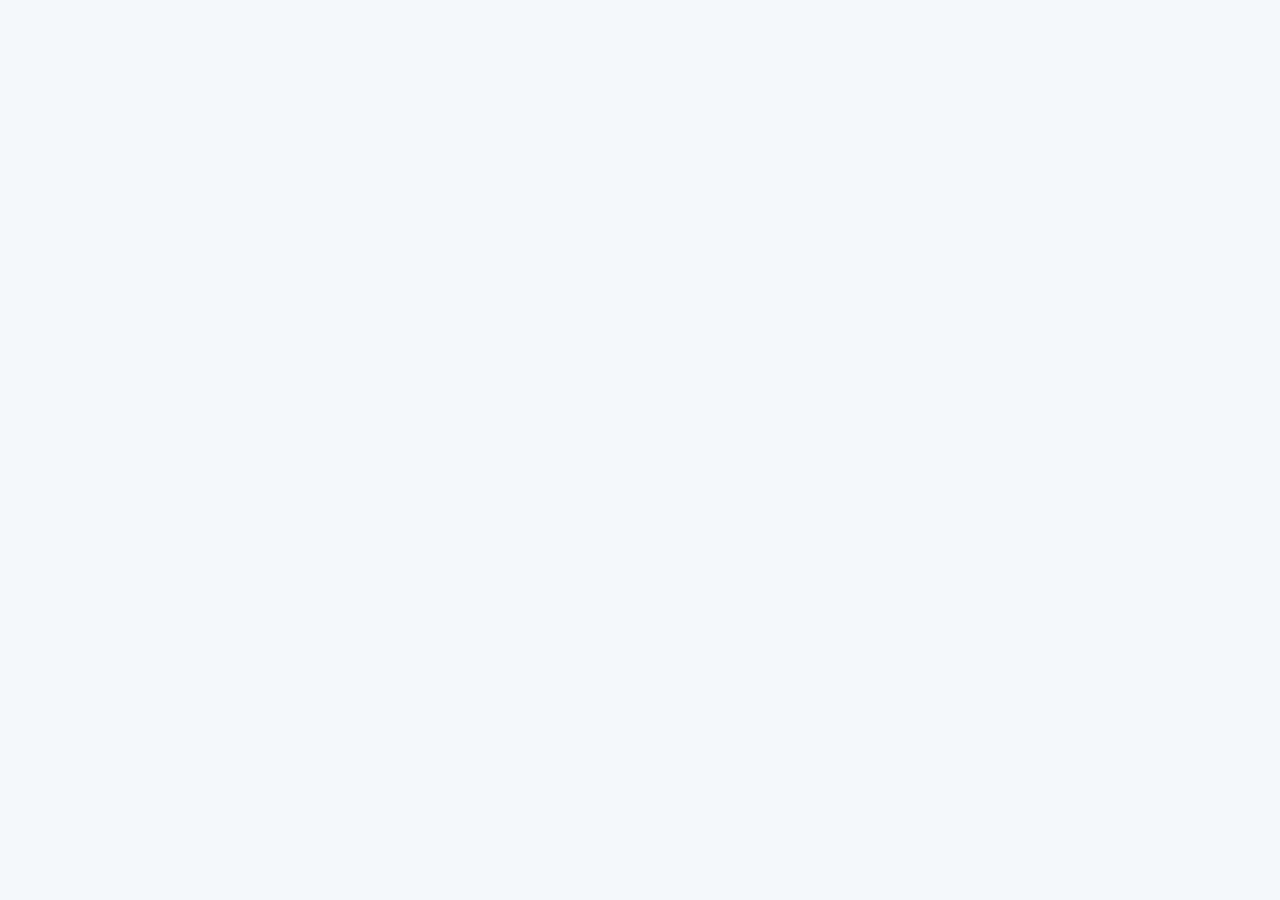
==== public/index.html @ cf0d3b8d "Inventory Management System (ADS + DBMS) C++ REST server (cpp-httplib, MySQL C API) with in-memory d" ====
<!doctype html>
<html lang="en">
<head>
<meta charset="utf-8">
<meta name="viewport" content="width=device-width, initial-scale=1">
<title>Dashboard · Inventory</title>
<link rel="stylesheet" href="css/style.css">
</head>
<body data-page="index" data-title="Dashboard">
<script src="js/format.js"></script>
<script src="js/ui.js"></script>
<script src="js/mock.js"></script>
<script src="js/api.js"></script>
<script src="js/sqlpanel.js"></script>
<script src="js/session.js"></script>
<script src="js/layout.js"></script>
<script src="js/pages/dashboard.js"></script>
</body>
</html>
---- public/css/style.css ----
/* style.css : design tokens + shell + components. Light theme only. */
:root {
  --bg: #f5f7fb; --card: #ffffff; --text: #1c2433; --muted: #6b7689; --border: #e3e8f0;
  --accent: #2563eb; --accent-soft: #e8efff; --ok: #16a34a; --ok-soft: #e7f7ec;
  --warn: #d97706; --warn-soft: #fff4e0; --bad: #dc2626; --bad-soft: #fdeaea;
  --panel: #0f172a; --panel-card: #111c33;
  --font: Inter, "Segoe UI", system-ui, -apple-system, sans-serif;
  --mono: "JetBrains Mono", Menlo, Consolas, monospace;
  --r-input: 8px; --r-card: 12px; --side: 232px; --sqlw: 380px;
}
* { box-sizing: border-box; }
html { color-scheme: light; }
body { margin: 0; background: var(--bg); color: var(--text); font: 14px/1.45 var(--font); }
a { color: var(--accent); text-decoration: none; }
a:hover { text-decoration: underline; }
h1, h2, h3 { margin: 0; font-weight: 650; }
.muted { color: var(--muted); }
.num { text-align: right; font-variant-numeric: tabular-nums; }
:focus-visible { outline: 2px solid var(--accent); outline-offset: 2px; }

/* ---- shell ---- */
.sidebar { position: fixed; inset: 0 auto 0 0; width: var(--side); background: var(--card); border-right: 1px solid var(--border);
  display: flex; flex-direction: column; padding: 16px 12px; z-index: 20; }
.brand { display: flex; align-items: center; gap: 10px; padding: 4px 8px 18px; font-weight: 700; font-size: 15px; }
.brand-logo { width: 30px; height: 30px; border-radius: 8px; background: var(--accent); color: #fff; display: grid; place-items: center; }
.nav { display: flex; flex-direction: column; gap: 2px; flex: 1; overflow-y: auto; }
.nav a { display: flex; align-items: center; gap: 10px; padding: 9px 10px; border-radius: var(--r-input); color: var(--muted); font-weight: 500; }
.nav a:hover { background: var(--bg); text-decoration: none; color: var(--text); }
.nav a.active { background: var(--accent-soft); color: var(--accent); }
.nav svg, .brand svg { width: 18px; height: 18px; flex: none; }
.userbox { border-top: 1px solid var(--border); padding: 12px 8px 0; display: flex; align-items: center; gap: 10px; }
.avatar { width: 34px; height: 34px; border-radius: 50%; background: var(--accent-soft); color: var(--accent); display: grid; place-items: center; font-weight: 700; }
.userbox .who { flex: 1; min-width: 0; line-height: 1.25; }
.userbox .who b { display: block; overflow: hidden; text-overflow: ellipsis; }
.main { margin-left: var(--side); min-width: 0; transition: margin-right .2s; }
body.sql-open .main { margin-right: var(--sqlw); }
.topbar { position: sticky; top: 0; z-index: 10; height: 60px; background: var(--card); border-bottom: 1px solid var(--border);
  display: flex; align-items: center; gap: 16px; padding: 0 24px; }
.topbar h1 { font-size: 18px; flex: 1; }
.conn { display: inline-flex; align-items: center; gap: 6px; font-size: 12px; color: var(--ok); background: var(--ok-soft); padding: 4px 10px; border-radius: 99px; }
.conn::before { content: ""; width: 7px; height: 7px; border-radius: 50%; background: currentColor; }
.conn.bad { color: var(--bad); background: var(--bad-soft); }
.conn.mock { color: var(--warn); background: var(--warn-soft); }
.switch { display: inline-flex; align-items: center; gap: 8px; cursor: pointer; font-weight: 500; user-select: none; }
.switch input { position: absolute; opacity: 0; }
.switch .track { width: 36px; height: 20px; border-radius: 99px; background: #cbd5e1; position: relative; transition: background .15s; }
.switch .track::after { content: ""; position: absolute; top: 2px; left: 2px; width: 16px; height: 16px; border-radius: 50%; background: #fff; transition: transform .15s; }
.switch input:checked + .track { background: var(--accent); }
.switch input:checked + .track::after { transform: translateX(16px); }
.switch input:focus-visible + .track { outline: 2px solid var(--accent); outline-offset: 2px; }
#content { padding: 24px; max-width: 1500px; }

/* ---- cards, stats, grids ---- */
.card { background: var(--card); border: 1px solid var(--border); border-radius: var(--r-card); }
.card-h { display: flex; align-items: center; gap: 10px; padding: 14px 18px; border-bottom: 1px solid var(--border); }
.card-h h2 { font-size: 15px; flex: 1; }
.card-b { padding: 18px; }
.stats { display: grid; grid-template-columns: repeat(4, 1fr); gap: 16px; margin-bottom: 20px; }
.stat { padding: 16px 18px; }
.stat .label { color: var(--muted); font-size: 12px; text-transform: uppercase; letter-spacing: .04em; }
.stat .value { font-size: 26px; font-weight: 700; margin-top: 4px; }
.stat .sub { color: var(--muted); font-size: 12px; margin-top: 2px; }
.grid-2 { display: grid; grid-template-columns: 1fr 1fr; gap: 20px; align-items: start; }
.grid-side { display: grid; grid-template-columns: 220px 1fr; gap: 20px; align-items: start; }
.grid-sales { display: grid; grid-template-columns: minmax(0, 3fr) minmax(0, 2fr); gap: 20px; align-items: start; }
.stack { display: flex; flex-direction: column; gap: 20px; }
.ads { font-size: 11px; color: var(--accent); background: var(--accent-soft); padding: 2px 8px; border-radius: 99px; font-weight: 600; cursor: help; }

/* ---- forms and buttons ---- */
.input, select.input, textarea.input { width: 100%; padding: 8px 10px; border: 1px solid var(--border); border-radius: var(--r-input);
  background: #fff; color: var(--text); font: inherit; }
.input:focus { border-color: var(--accent); outline: 2px solid var(--accent-soft); }
.input:disabled { background: var(--bg); color: var(--muted); }
.field { display: flex; flex-direction: column; gap: 4px; margin-bottom: 12px; }
.field label { font-weight: 600; font-size: 12px; color: var(--muted); }
.field .hint { font-size: 12px; color: var(--muted); }
.field .err { font-size: 12px; color: var(--bad); }
.form-grid { display: grid; grid-template-columns: 1fr 1fr; gap: 0 16px; }
.form-grid .wide { grid-column: 1 / -1; }
.btn { display: inline-flex; align-items: center; justify-content: center; gap: 6px; padding: 8px 14px; border-radius: var(--r-input);
  border: 1px solid var(--border); background: #fff; color: var(--text); font: inherit; font-weight: 600; cursor: pointer; white-space: nowrap; }
.btn:hover { background: var(--bg); }
.btn.primary { background: var(--accent); border-color: var(--accent); color: #fff; }
.btn.primary:hover { background: #1d4fd8; }
.btn.danger { color: var(--bad); border-color: #f3c4c4; }
.btn.danger:hover { background: var(--bad-soft); }
.btn.sm { padding: 4px 10px; font-size: 12px; }
.btn svg { width: 16px; height: 16px; }
.nowrap { white-space: nowrap; }
.btn:disabled { opacity: .55; cursor: not-allowed; }
.btn.loading::after { content: ""; width: 12px; height: 12px; border: 2px solid currentColor; border-right-color: transparent; border-radius: 50%; animation: spin .7s linear infinite; }
@keyframes spin { to { transform: rotate(360deg); } }
.toolbar { display: flex; flex-wrap: wrap; align-items: center; gap: 12px; padding: 14px 18px; border-bottom: 1px solid var(--border); }
.toolbar .grow { flex: 1; min-width: 180px; }
.toolbar .input { width: auto; }
.row-actions { display: flex; gap: 6px; justify-content: flex-end; }

/* ---- tables ---- */
.tbl { width: 100%; border-collapse: collapse; }
.tbl th { text-align: left; font-size: 12px; text-transform: uppercase; letter-spacing: .04em; color: var(--muted); font-weight: 600;
  padding: 10px 18px; border-bottom: 1px solid var(--border); background: #fafbfd; white-space: nowrap; }
.tbl td { padding: 10px 18px; border-bottom: 1px solid var(--border); vertical-align: middle; }
.tbl tr:last-child td { border-bottom: 0; }
.tbl th.sortable { cursor: pointer; user-select: none; }
.tbl th.sortable:hover { color: var(--text); }
.tbl th .arrow { color: var(--accent); }
.tbl th.num, .tbl td.num { text-align: right; }
.table-wrap { overflow-x: auto; }
.empty { padding: 36px 18px; text-align: center; color: var(--muted); }
.pager { display: flex; align-items: center; gap: 8px; padding: 10px 18px; border-top: 1px solid var(--border); color: var(--muted); }
.pager .grow { flex: 1; }
.thumb { width: 34px; height: 34px; border-radius: 6px; object-fit: cover; background: var(--bg); border: 1px solid var(--border); vertical-align: middle; margin-right: 10px; }
.tag { display: inline-block; padding: 2px 9px; border-radius: 99px; font-size: 12px; font-weight: 600; background: var(--bg); color: var(--muted); }
.tag.ok { background: var(--ok-soft); color: var(--ok); }
.tag.warn { background: var(--warn-soft); color: var(--warn); }
.tag.bad { background: var(--bad-soft); color: var(--bad); }
.tag.info { background: var(--accent-soft); color: var(--accent); }

/* ---- modal, toast, tabs ---- */
.modal-back { position: fixed; inset: 0; background: rgba(15, 23, 42, .45); display: grid; place-items: center; z-index: 50; padding: 20px; }
.modal { background: var(--card); border-radius: var(--r-card); width: min(560px, 100%); max-height: 92vh; display: flex; flex-direction: column; box-shadow: 0 20px 60px rgba(15, 23, 42, .3); }
.modal.wide { width: min(980px, 100%); }
.modal-h { padding: 16px 20px; border-bottom: 1px solid var(--border); display: flex; align-items: center; }
.modal-h h2 { flex: 1; font-size: 16px; }
.modal-b { padding: 20px; overflow-y: auto; }
.modal-f { padding: 14px 20px; border-top: 1px solid var(--border); display: flex; justify-content: flex-end; gap: 10px; }
.form-error { background: var(--bad-soft); color: var(--bad); border-radius: var(--r-input); padding: 10px 12px; margin-bottom: 14px; font-weight: 500; }
.toasts { position: fixed; top: 76px; right: 24px; display: flex; flex-direction: column; gap: 10px; z-index: 60; }
.toast { background: var(--card); border: 1px solid var(--border); border-left: 4px solid var(--ok); border-radius: var(--r-input); padding: 11px 16px;
  box-shadow: 0 8px 24px rgba(15, 23, 42, .12); max-width: 420px; }
.toast.error { border-left-color: var(--bad); }
.toast.info { border-left-color: var(--accent); }
.tabs { display: flex; gap: 4px; border-bottom: 1px solid var(--border); padding: 0 12px; }
.tab { padding: 12px 16px; border: 0; background: none; font: inherit; font-weight: 600; color: var(--muted); cursor: pointer; border-bottom: 2px solid transparent; }
.tab.active { color: var(--accent); border-bottom-color: var(--accent); }
.banner { padding: 10px 14px; border-radius: var(--r-input); margin-bottom: 16px; background: var(--warn-soft); color: var(--warn); font-weight: 500; }
.list-nav { display: flex; flex-direction: column; padding: 8px; }
.list-nav button { text-align: left; padding: 9px 12px; border: 0; background: none; font: inherit; border-radius: var(--r-input); cursor: pointer; color: var(--text); }
.list-nav button:hover { background: var(--bg); }
.list-nav button.active { background: var(--accent-soft); color: var(--accent); font-weight: 600; }

/* ---- item forms (sales / purchases) ---- */
.items { width: 100%; border-collapse: collapse; }
.items td { padding: 6px 8px 6px 0; vertical-align: top; }
.items th { text-align: left; font-size: 12px; color: var(--muted); padding: 0 8px 6px 0; }
.items .warn-row { color: var(--bad); font-size: 12px; margin-top: 3px; }
.total-bar { display: flex; align-items: center; gap: 16px; justify-content: flex-end; padding-top: 14px; border-top: 1px solid var(--border); margin-top: 8px; }
.total-bar .big { font-size: 22px; font-weight: 700; }

/* ---- model page ---- */
.tables-grid { display: grid; grid-template-columns: repeat(auto-fill, minmax(300px, 1fr)); gap: 16px; }
.tcard h3 { padding: 12px 16px; border-bottom: 1px solid var(--border); font-size: 14px; }
.tcard table { width: 100%; border-collapse: collapse; font-size: 13px; }
.tcard td { padding: 6px 16px; border-bottom: 1px solid var(--border); }
.tcard tr:last-child td { border-bottom: 0; }
.diagram { max-width: 100%; border: 1px solid var(--border); border-radius: var(--r-input); cursor: zoom-in; background: #fff; }
.diagram.zoomed { max-width: none; width: 1400px; cursor: zoom-out; }

/* ---- login ---- */
.login-wrap { min-height: 100vh; display: grid; place-items: center; padding: 20px; }
.login-card { width: min(400px, 100%); padding: 32px; }
.login-card h1 { font-size: 22px; margin: 14px 0 4px; }

/* ---- bill ---- */
.bill { max-width: 640px; margin: 0 auto; padding: 32px; }
.bill-head { text-align: center; border-bottom: 2px solid var(--text); padding-bottom: 12px; margin-bottom: 16px; }
.bill-head h2 { font-size: 22px; }
.bill-meta { display: flex; justify-content: space-between; margin-bottom: 16px; }
.bill .tbl th, .bill .tbl td { padding: 8px 6px; }
.bill-total { text-align: right; font-size: 18px; font-weight: 700; margin-top: 14px; }

/* ---- Live SQL panel ---- */
.sqlpanel { position: fixed; top: 0; right: 0; bottom: 0; width: var(--sqlw); background: var(--panel); color: #dbe4f5; z-index: 30;
  transform: translateX(100%); transition: transform .2s; display: flex; flex-direction: column; }
body.sql-open .sqlpanel { transform: none; }
.sql-h { padding: 14px 16px; border-bottom: 1px solid #1e2a47; font-weight: 600; color: #fff; }
.sql-h small { color: #8da2c8; font-weight: 400; }
.sql-body { flex: 1; overflow-y: auto; padding: 12px; display: flex; flex-direction: column; gap: 10px; }
.sql-f { padding: 10px 16px; border-top: 1px solid #1e2a47; display: flex; align-items: center; gap: 10px; color: #8da2c8; font-size: 12px; }
.sql-f .grow { flex: 1; }
.sql-f button { background: #1b2744; color: #dbe4f5; border: 0; border-radius: 6px; padding: 4px 10px; cursor: pointer; font: inherit; }
.sql-action { color: #8da2c8; font-size: 12px; padding: 6px 2px 0; display: flex; justify-content: space-between; }
.sql-stmt { background: var(--panel-card); border: 1px solid #1e2a47; border-radius: 8px; padding: 10px 12px; }
.sql-stmt.err { border-color: #7f1d1d; }
.sql-top { display: flex; gap: 8px; align-items: baseline; color: #8da2c8; font-size: 11px; margin-bottom: 4px; }
.sql-top .grow { flex: 1; }
.sql-code { font-family: var(--mono); font-size: 12px; white-space: pre-wrap; word-break: break-word; color: #dbe4f5; }
.sql-code .kw { color: #7aa7ff; font-weight: 600; }
.sql-code .str { color: #86d9a0; }
.sql-code .nm { color: #f0b57a; }
.sql-out { margin-top: 8px; font-size: 12px; color: #a9bad8; }
.sql-out table { border-collapse: collapse; width: 100%; font-family: var(--mono); font-size: 11px; margin-top: 4px; }
.sql-out th, .sql-out td { border: 1px solid #1e2a47; padding: 2px 6px; text-align: left; }
.sql-out th { color: #8da2c8; }
.sql-trg { margin-top: 6px; font-size: 12px; padding: 4px 8px; border-radius: 6px; }
.sql-trg.ok { background: rgba(22, 163, 74, .15); color: #6fe09a; }
.sql-trg.action { background: rgba(217, 119, 6, .18); color: #f5b866; }
.sql-trg.error { background: rgba(220, 38, 38, .18); color: #ff8a8a; }
.sql-ba { display: grid; grid-template-columns: 1fr 1fr; gap: 6px; margin-top: 6px; font-size: 11px; font-family: var(--mono); }
.sql-ba div { background: #0b1326; border-radius: 6px; padding: 6px 8px; }
.sql-ba b { display: block; color: #8da2c8; font-family: var(--font); font-weight: 600; margin-bottom: 2px; }
.sql-error { margin-top: 6px; color: #ff8a8a; font-size: 12px; font-weight: 600; }
.sql-empty { color: #8da2c8; padding: 20px 6px; text-align: center; }

@media (max-width: 1100px) { .stats { grid-template-columns: repeat(2, 1fr); } .grid-2, .grid-side, .grid-sales { grid-template-columns: 1fr; } }
/* with the Live SQL panel open the content area is 380px narrower: stack two-column layouts earlier */
@media (max-width: 1700px) { body.sql-open .grid-2, body.sql-open .grid-side, body.sql-open .grid-sales { grid-template-columns: 1fr; } body.sql-open .stats { grid-template-columns: repeat(2, 1fr); } }
body.sql-open .toasts { right: calc(var(--sqlw) + 24px); }
@media print {
  .sidebar, .topbar, .sqlpanel, .no-print, .toasts { display: none !important; }
  .main { margin: 0 !important; }
  #content { padding: 0; }
  body { background: #fff; }
  .bill { box-shadow: none; border: 0; }
}
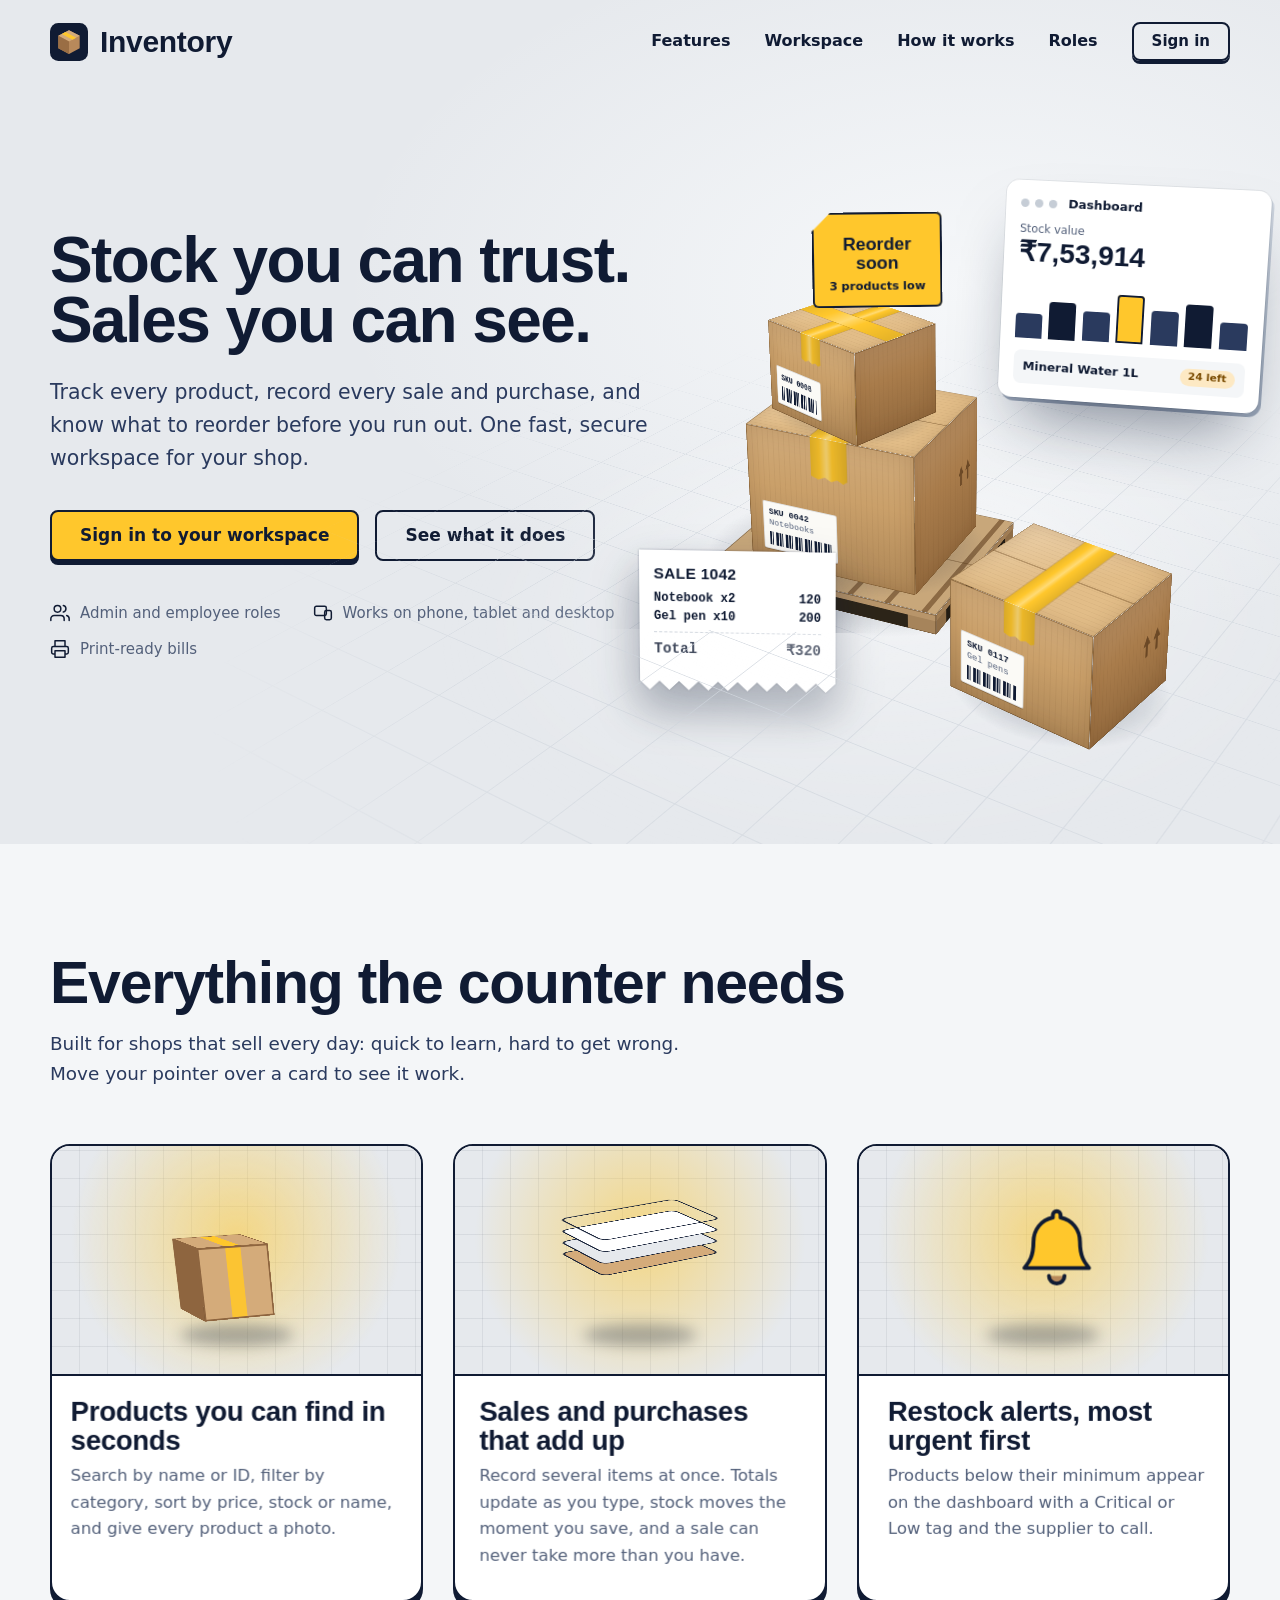
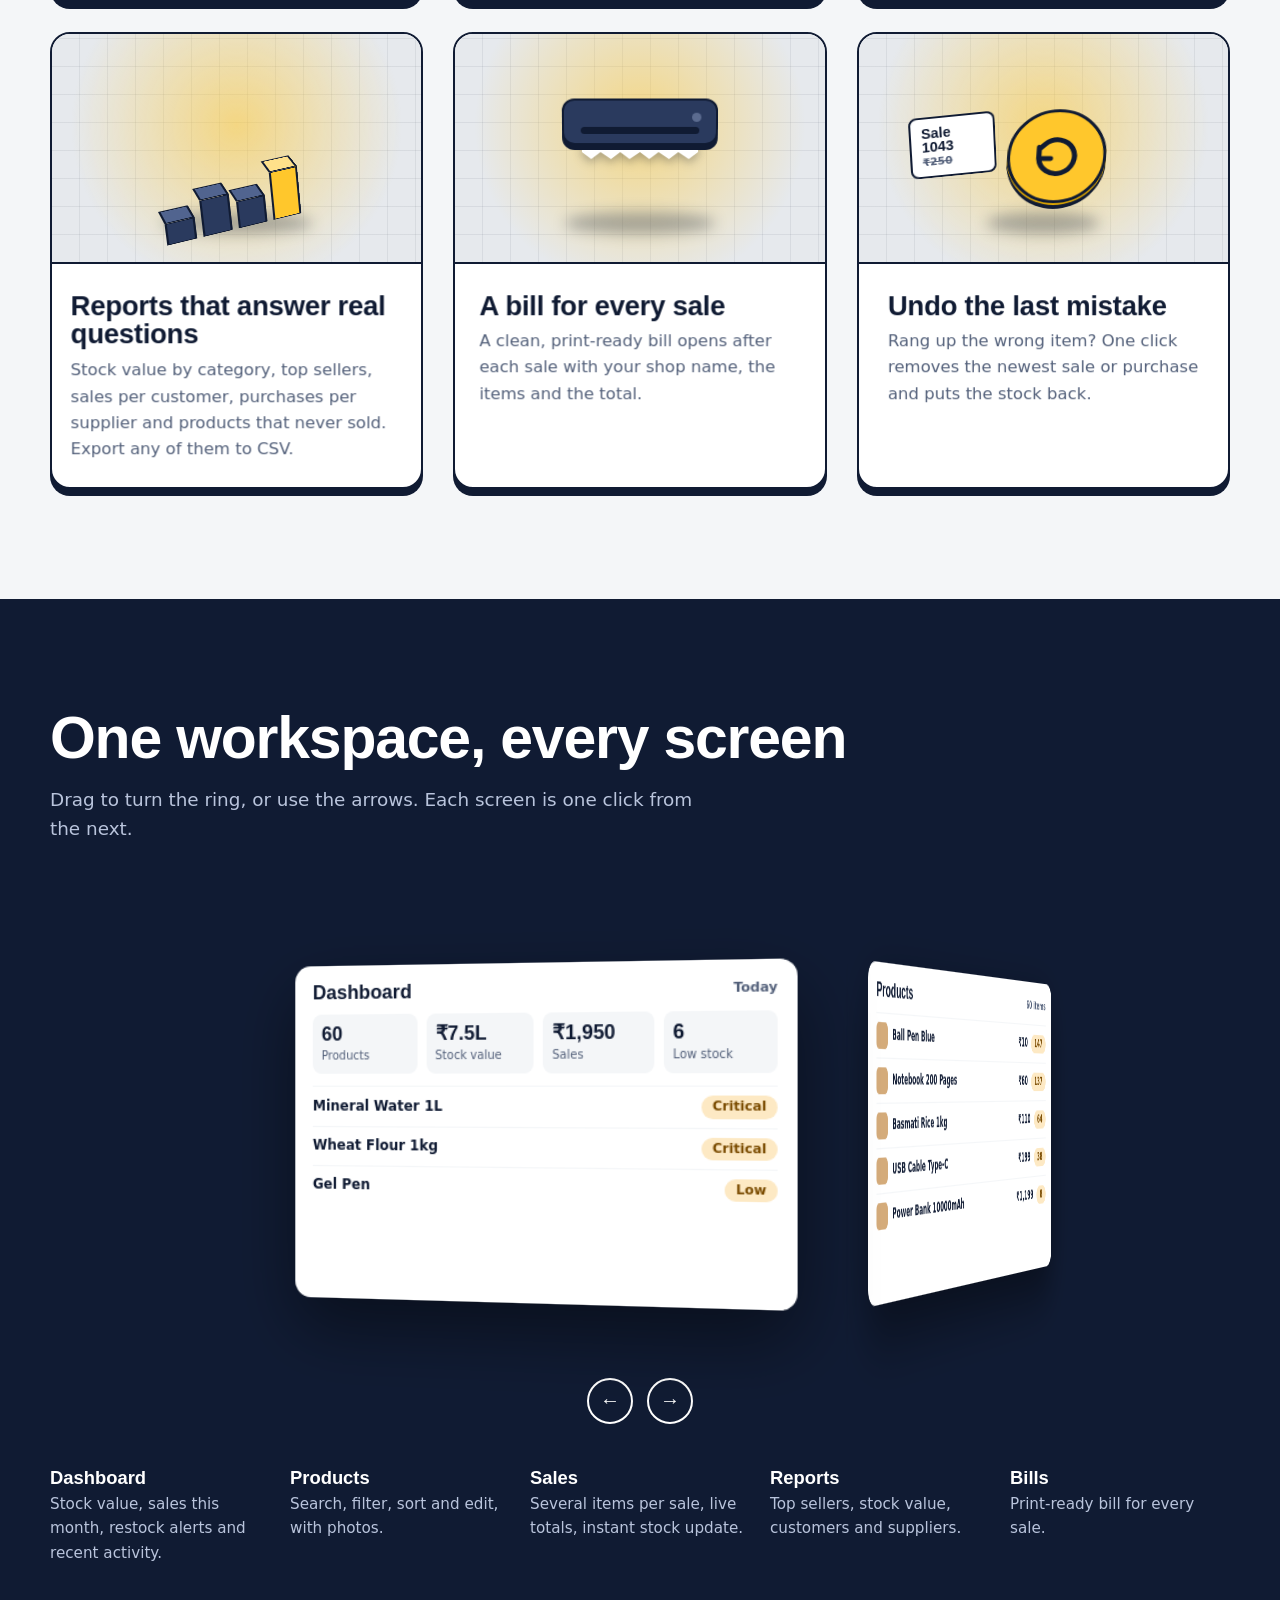
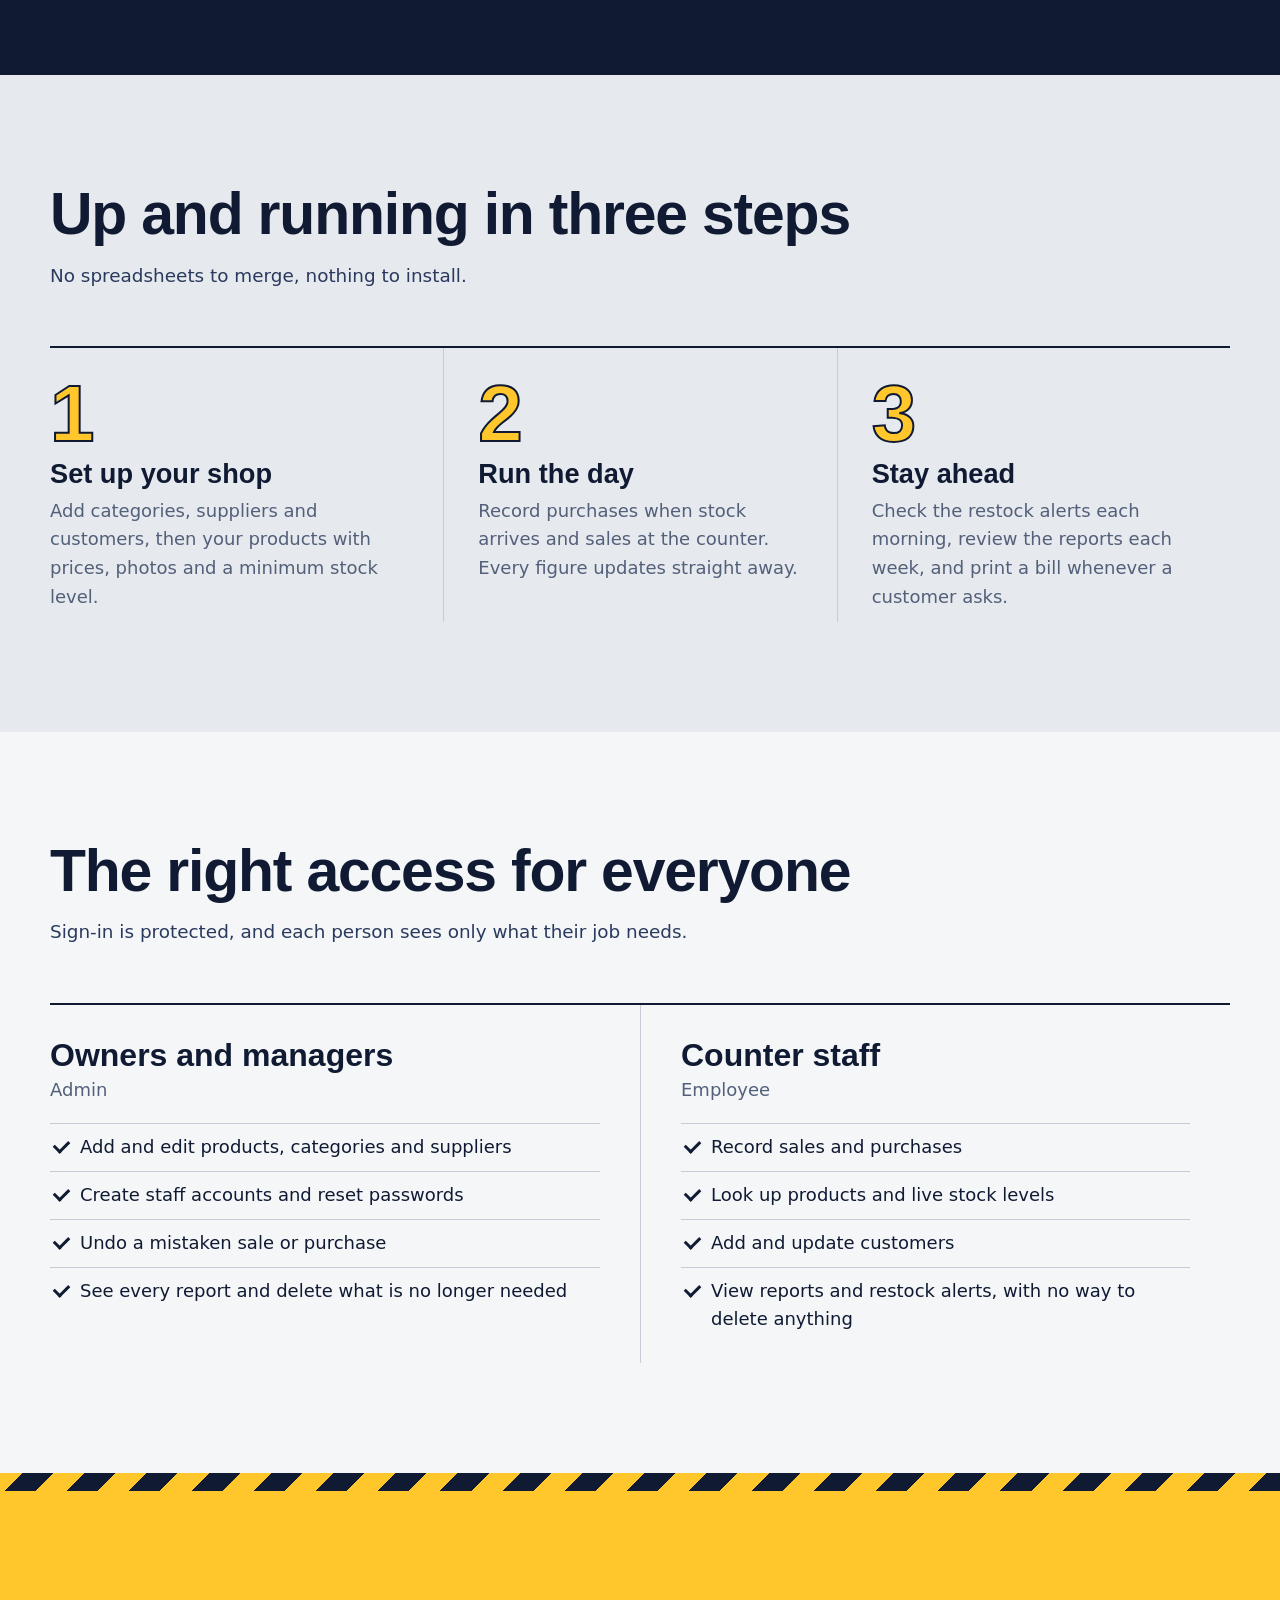
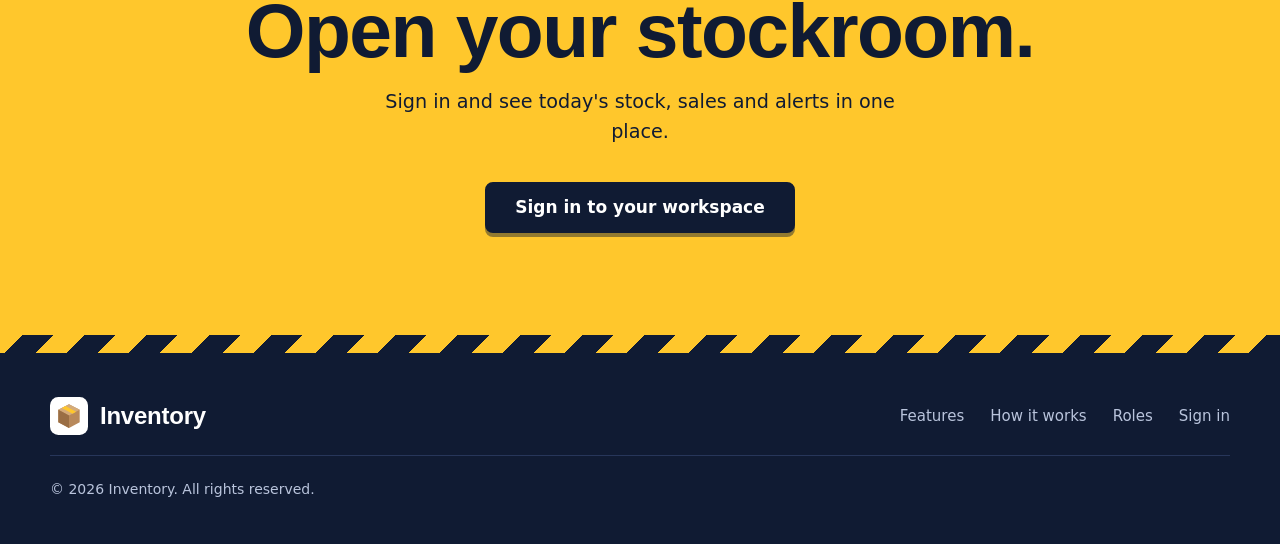
==== commit 118764fb: "Landing page, new sign-in, premium app design, real product photos, Live SQL rebuild, correct ER not" ====
--- a/public/index.html
+++ b/public/index.html
@@ -3,17 +3,316 @@
 <head>
 <meta charset="utf-8">
 <meta name="viewport" content="width=device-width, initial-scale=1">
-<title>Dashboard · Inventory</title>
-<link rel="stylesheet" href="css/style.css">
+<title>Inventory: stock you can trust, sales you can see</title>
+<meta name="description" content="Track every product, record sales and purchases, and know what to reorder before you run out. One fast, secure workspace for your shop.">
+<meta name="theme-color" content="#e6e9ed">
+<meta property="og:title" content="Inventory: stock you can trust, sales you can see">
+<meta property="og:description" content="Track every product, record sales and purchases, and know what to reorder before you run out.">
+<meta property="og:type" content="website">
+<link rel="icon" href="img/favicon.svg" type="image/svg+xml">
+<link rel="stylesheet" href="css/crates.css">
+<link rel="stylesheet" href="css/landing.css">
 </head>
-<body data-page="index" data-title="Dashboard">
-<script src="js/format.js"></script>
-<script src="js/ui.js"></script>
-<script src="js/mock.js"></script>
-<script src="js/api.js"></script>
-<script src="js/sqlpanel.js"></script>
-<script src="js/session.js"></script>
-<script src="js/layout.js"></script>
-<script src="js/pages/dashboard.js"></script>
+<body>
+<a class="skip" href="#features">Skip to the features</a>
+
+<header class="hero">
+  <div class="wrap">
+    <div class="nav">
+      <a class="brand" href="./" aria-label="Inventory home">
+        <svg viewBox="0 0 64 64" aria-hidden="true"><rect width="64" height="64" rx="14" fill="#101B33"/><path d="M32 12 50 21.5v21L32 52 14 42.5v-21z" fill="#B8895B"/><path d="M32 12 50 21.5 32 31 14 21.5z" fill="#D4AB7A"/><path d="M32 31v21L14 42.5v-21z" fill="#9A6E44"/><path d="M26 15.2 44 24.7 38 28 20 18.4z" fill="#FFC72C"/></svg>
+        Inventory
+      </a>
+      <nav class="nav-links" aria-label="Main">
+        <a href="#features">Features</a>
+        <a href="#workspace">Workspace</a>
+        <a href="#how">How it works</a>
+        <a href="#roles">Roles</a>
+        <a class="btn btn-ghost btn-sm" href="login.html" data-cta>Sign in</a>
+      </nav>
+    </div>
+
+    <div class="hero-grid">
+      <div>
+        <h1>Stock you can trust.<br>Sales you can see.</h1>
+        <p class="lead">Track every product, record every sale and purchase, and know what to reorder before you run out. One fast, secure workspace for your shop.</p>
+        <div class="hero-cta">
+          <a class="btn btn-primary" href="login.html" data-cta>Sign in to your workspace</a>
+          <a class="btn btn-ghost" href="#features">See what it does</a>
+        </div>
+        <ul class="facts">
+          <li><svg viewBox="0 0 24 24" fill="none" stroke="currentColor" stroke-width="1.8" stroke-linecap="round" stroke-linejoin="round" aria-hidden="true"><path d="M17 21v-2a4 4 0 0 0-4-4H5a4 4 0 0 0-4 4v2"/><circle cx="9" cy="7" r="4"/><path d="M23 21v-2a4 4 0 0 0-3-3.9M16 3.1a4 4 0 0 1 0 7.8"/></svg>Admin and employee roles</li>
+          <li><svg viewBox="0 0 24 24" fill="none" stroke="currentColor" stroke-width="1.8" stroke-linecap="round" stroke-linejoin="round" aria-hidden="true"><rect x="2" y="4" width="14" height="11" rx="2"/><rect x="14" y="9" width="8" height="11" rx="2"/></svg>Works on phone, tablet and desktop</li>
+          <li><svg viewBox="0 0 24 24" fill="none" stroke="currentColor" stroke-width="1.8" stroke-linecap="round" stroke-linejoin="round" aria-hidden="true"><path d="M6 9V2h12v7M6 18H4a2 2 0 0 1-2-2v-5a2 2 0 0 1 2-2h16a2 2 0 0 1 2 2v5a2 2 0 0 1-2 2h-2M6 14h12v8H6z"/></svg>Print-ready bills</li>
+        </ul>
+      </div>
+
+      <div class="scene" aria-hidden="true" id="scene">
+        <div class="stage" id="stage">
+          <div class="floor"></div>
+          <div class="box pallet" style="--w:250px;--h:22px;--d:200px;--x:-40px;--y:139px;--z:0px;--r:8deg;--t:.05s">
+            <i class="shade"></i>
+            <div class="box-in"><div class="f fr"></div><div class="f bk"></div><div class="f rt"></div><div class="f lf"></div><div class="f tp"></div></div>
+          </div>
+          <div class="box" style="--w:184px;--h:150px;--d:152px;--x:-40px;--y:53px;--z:0px;--r:8deg;--t:.3s">
+            <i class="shade"></i>
+            <div class="box-in"><div class="f fr"><b class="tape tail"></b><b class="label"><span>SKU 0042</span><span>Notebooks</span><i></i></b></div><div class="f bk"><b class="tape tail"></b></div><div class="f rt"><b class="arrows"><i></i><i></i></b></div><div class="f lf"></div><div class="f tp"><b class="tape"></b></div><div class="f bt"></div></div>
+          </div>
+          <div class="box" style="--w:126px;--h:96px;--d:108px;--x:-48px;--y:-70px;--z:6px;--r:-12deg;--t:.75s">
+            <i class="shade"></i>
+            <div class="box-in"><div class="f fr"><b class="tape tail"></b><b class="label sm"><span>SKU 0008</span><i></i></b></div><div class="f bk"><b class="tape tail"></b></div><div class="f rt"></div><div class="f lf"></div><div class="f tp"><b class="tape"></b><b class="tape cross"></b></div><div class="f bt"></div></div>
+          </div>
+          <div class="box" style="--w:150px;--h:112px;--d:128px;--x:235px;--y:94px;--z:90px;--r:-6deg;--t:.5s">
+            <i class="shade"></i>
+            <div class="box-in"><div class="f fr"><b class="tape tail"></b><b class="label"><span>SKU 0117</span><span>Gel pens</span><i></i></b></div><div class="f bk"><b class="tape tail"></b></div><div class="f rt"><b class="arrows"><i></i><i></i></b></div><div class="f lf"></div><div class="f tp"><b class="tape"></b></div><div class="f bt"></div></div>
+          </div>
+
+          <div class="card3d" style="--x:-10px;--y:-215px;--z:-260px;--rx:14deg;--ry:22deg;--d:1.1s">
+            <div class="dash">
+              <div class="dash-top"><i></i><i></i><i></i><b>Dashboard</b></div>
+              <div class="dash-sub">Stock value</div>
+              <div class="dash-num">₹7,53,914</div>
+              <div class="dash-bars" style="--d:1.1s"><i style="--h:42%"></i><i style="--h:64%"></i><i style="--h:50%"></i><i style="--h:82%" class="hot"></i><i style="--h:58%"></i><i style="--h:72%"></i><i style="--h:46%"></i></div>
+              <div class="dash-row"><span>Mineral Water 1L</span><span class="pill">24 left</span></div>
+            </div>
+          </div>
+          <div class="card3d" style="--x:-165px;--y:72px;--z:175px;--rx:16deg;--ry:30deg;--d:1.35s">
+            <div class="slip-w"><div class="slip"><b>SALE 1042</b><div><span>Notebook x2</span><span>120</span></div><div><span>Gel pen x10</span><span>200</span></div><div class="total"><span>Total</span><span>₹320</span></div></div></div>
+          </div>
+          <div class="card3d" style="--x:-75px;--y:-235px;--z:10px;--rx:16deg;--ry:34deg;--d:1.6s">
+            <div class="hangtag">Reorder soon<small>3 products low</small></div>
+          </div>
+        </div>
+      </div>
+    </div>
+  </div>
+</header>
+
+<main>
+<section class="features" id="features">
+  <div class="wrap">
+    <h2>Everything the counter needs</h2>
+    <p class="sec-lead">Built for shops that sell every day: quick to learn, hard to get wrong. Move your pointer over a card to see it work.</p>
+    <div class="fgrid">
+
+      <article class="feat">
+        <div class="stage3d" aria-hidden="true">
+          <div class="shadow"></div>
+          <div class="obj crate"><div class="cube3">
+            <i class="cf front"></i><i class="cf back"></i><i class="cf left"></i><i class="cf right"></i><i class="cf bottom"></i>
+            <div class="hinge"><i class="lid"></i></div>
+          </div></div>
+          <div class="pop pop-tag"><b>Notebook</b><span>₹60 &middot; 137 left</span></div>
+        </div>
+        <div class="feat-body">
+          <h3>Products you can find in seconds</h3>
+          <p>Search by name or ID, filter by category, sort by price, stock or name, and give every product a photo.</p>
+        </div>
+      </article>
+
+      <article class="feat">
+        <div class="stage3d" aria-hidden="true">
+          <div class="shadow"></div>
+          <div class="obj slabs">
+            <i class="slab" style="--n:0"></i><i class="slab" style="--n:1"></i><i class="slab" style="--n:2"></i><i class="slab top" style="--n:3"></i>
+          </div>
+          <div class="pop pop-sum"><span>Total</span><b>₹2,460</b></div>
+        </div>
+        <div class="feat-body">
+          <h3>Sales and purchases that add up</h3>
+          <p>Record several items at once. Totals update as you type, stock moves the moment you save, and a sale can never take more than you have.</p>
+        </div>
+      </article>
+
+      <article class="feat">
+        <div class="stage3d" aria-hidden="true">
+          <div class="shadow"></div>
+          <i class="ripple"></i><i class="ripple r2"></i>
+          <div class="obj bellwrap">
+            <svg class="bell" viewBox="0 0 64 72" fill="none" stroke="currentColor" stroke-width="3" stroke-linejoin="round" stroke-linecap="round"><path class="bell-body" d="M32 6a3 3 0 0 1 3 3v2c9 2 15 9 15 19 0 13 5 17 7 20H7c2-3 7-7 7-20 0-10 6-17 15-19V9a3 3 0 0 1 3-3z"/><path class="bell-clap" d="M26 56a6 6 0 0 0 12 0"/></svg>
+          </div>
+          <div class="pop pop-alert"><b>Critical</b><span>Gel Pen &middot; 3 left</span></div>
+        </div>
+        <div class="feat-body">
+          <h3>Restock alerts, most urgent first</h3>
+          <p>Products below their minimum appear on the dashboard with a Critical or Low tag and the supplier to call.</p>
+        </div>
+      </article>
+
+      <article class="feat">
+        <div class="stage3d" aria-hidden="true">
+          <div class="shadow wide"></div>
+          <div class="obj bars">
+            <div class="bar" style="--h:46px;--k:0"><i class="bf"></i><i class="br"></i><i class="bt"></i></div>
+            <div class="bar" style="--h:78px;--k:1"><i class="bf"></i><i class="br"></i><i class="bt"></i></div>
+            <div class="bar" style="--h:58px;--k:2"><i class="bf"></i><i class="br"></i><i class="bt"></i></div>
+            <div class="bar hot" style="--h:104px;--k:3"><i class="bf"></i><i class="br"></i><i class="bt"></i></div>
+          </div>
+          <div class="pop pop-top"><span>Top seller</span><b>Notebook</b></div>
+        </div>
+        <div class="feat-body">
+          <h3>Reports that answer real questions</h3>
+          <p>Stock value by category, top sellers, sales per customer, purchases per supplier and products that never sold. Export any of them to CSV.</p>
+        </div>
+      </article>
+
+      <article class="feat">
+        <div class="stage3d" aria-hidden="true">
+          <div class="shadow wide"></div>
+          <div class="obj printer">
+            <div class="p-body"><span class="p-led"></span><span class="p-slot"></span></div>
+            <div class="p-out"><div class="paper">
+              <b>SALE 1042</b>
+              <p><span>Notebook x2</span><span>120</span></p>
+              <p><span>Gel pen x10</span><span>200</span></p>
+              <p class="tot"><span>Total</span><span>₹320</span></p>
+            </div></div>
+          </div>
+        </div>
+        <div class="feat-body">
+          <h3>A bill for every sale</h3>
+          <p>A clean, print-ready bill opens after each sale with your shop name, the items and the total.</p>
+        </div>
+      </article>
+
+      <article class="feat">
+        <div class="stage3d" aria-hidden="true">
+          <div class="shadow"></div>
+          <div class="obj undo">
+            <div class="ghost"><b>Sale 1043</b><s>₹250</s></div>
+            <div class="coin"><svg viewBox="0 0 24 24" fill="none" stroke="currentColor" stroke-width="2.6" stroke-linecap="round" stroke-linejoin="round"><path d="M3 7v6h6M3 13a9 9 0 1 0 3-7.7L3 8"/></svg></div>
+          </div>
+          <div class="pop pop-back"><span>Stock put back</span><b>+2 Notebook</b></div>
+        </div>
+        <div class="feat-body">
+          <h3>Undo the last mistake</h3>
+          <p>Rang up the wrong item? One click removes the newest sale or purchase and puts the stock back.</p>
+        </div>
+      </article>
+
+    </div>
+  </div>
+</section>
+
+<section class="on-ink" id="workspace">
+  <div class="wrap">
+    <h2>One workspace, every screen</h2>
+    <p class="sec-lead">Drag to turn the ring, or use the arrows. Each screen is one click from the next.</p>
+  </div>
+  <div class="ring-stage" id="ringStage" aria-hidden="true">
+    <div class="ring" id="ring">
+      <div class="slide" style="--i:0"><div class="ui">
+        <div class="ui-h">Dashboard<span>Today</span></div>
+        <div class="ui-stats"><div><b>60</b><span>Products</span></div><div><b>₹7.5L</b><span>Stock value</span></div><div><b>₹1,950</b><span>Sales</span></div><div><b>6</b><span>Low stock</span></div></div>
+        <div class="ui-row"><span class="grow">Mineral Water 1L</span><span class="pill">Critical</span></div>
+        <div class="ui-row"><span class="grow">Wheat Flour 1kg</span><span class="pill">Critical</span></div>
+        <div class="ui-row"><span class="grow">Gel Pen</span><span class="pill">Low</span></div>
+      </div></div>
+      <div class="slide" style="--i:1"><div class="ui">
+        <div class="ui-h">Products<span>60 items</span></div>
+        <div class="ui-row"><span class="sw"></span><span class="grow">Ball Pen Blue</span><span>₹10</span><span class="pill">147</span></div>
+        <div class="ui-row"><span class="sw"></span><span class="grow">Notebook 200 Pages</span><span>₹60</span><span class="pill">137</span></div>
+        <div class="ui-row"><span class="sw"></span><span class="grow">Basmati Rice 1kg</span><span>₹110</span><span class="pill">64</span></div>
+        <div class="ui-row"><span class="sw"></span><span class="grow">USB Cable Type-C</span><span>₹199</span><span class="pill">38</span></div>
+        <div class="ui-row"><span class="sw"></span><span class="grow">Power Bank 10000mAh</span><span>₹1,199</span><span class="pill">8</span></div>
+      </div></div>
+      <div class="slide" style="--i:2"><div class="ui">
+        <div class="ui-h">New sale<span>Walk-in customer</span></div>
+        <div class="ui-row"><span class="grow">Notebook 200 Pages</span><span>2 x ₹60</span><b>₹120</b></div>
+        <div class="ui-row"><span class="grow">Gel Pen</span><span>10 x ₹20</span><b>₹200</b></div>
+        <div class="ui-row"><span class="grow">Basmati Rice 1kg</span><span>1 x ₹110</span><b>₹110</b></div>
+        <div class="total"><span>Total</span><span>₹430</span></div>
+        <div class="ui-btn">Save sale</div>
+      </div></div>
+      <div class="slide" style="--i:3"><div class="ui">
+        <div class="ui-h">Top selling products<span>Report</span></div>
+        <div class="ui-bars"><i style="--h:90%" class="hot"></i><i style="--h:72%"></i><i style="--h:60%"></i><i style="--h:48%"></i><i style="--h:36%"></i><i style="--h:28%"></i></div>
+        <div class="ui-row"><span class="grow">Mineral Water 1L</span><b>444 sold</b></div>
+        <div class="ui-row"><span class="grow">Highlighter Set</span><b>166 sold</b></div>
+      </div></div>
+      <div class="slide" style="--i:4"><div class="ui">
+        <div class="ui-h">Bill 1042<span>08 Nov 2026</span></div>
+        <div class="ui-row line"><span class="grow">Notebook 200 Pages</span><span>2</span><span>₹120</span></div>
+        <div class="ui-row line"><span class="grow">Gel Pen</span><span>10</span><span>₹200</span></div>
+        <div class="ui-row line"><span class="grow">Basmati Rice 1kg</span><span>1</span><span>₹110</span></div>
+        <div class="total"><span>Total</span><span>₹430</span></div>
+        <div class="ui-btn">Print bill</div>
+      </div></div>
+    </div>
+  </div>
+  <div class="wrap">
+    <div class="ring-ctrl"><button type="button" id="ringPrev" aria-label="Previous screen">&larr;</button><button type="button" id="ringNext" aria-label="Next screen">&rarr;</button></div>
+    <ul class="ring-notes">
+      <li><b>Dashboard</b>Stock value, sales this month, restock alerts and recent activity.</li>
+      <li><b>Products</b>Search, filter, sort and edit, with photos.</li>
+      <li><b>Sales</b>Several items per sale, live totals, instant stock update.</li>
+      <li><b>Reports</b>Top sellers, stock value, customers and suppliers.</li>
+      <li><b>Bills</b>Print-ready bill for every sale.</li>
+    </ul>
+  </div>
+</section>
+
+<section id="how">
+  <div class="wrap">
+    <h2>Up and running in three steps</h2>
+    <p class="sec-lead">No spreadsheets to merge, nothing to install.</p>
+    <ol class="steps">
+      <li><h3>Set up your shop</h3><p>Add categories, suppliers and customers, then your products with prices, photos and a minimum stock level.</p></li>
+      <li><h3>Run the day</h3><p>Record purchases when stock arrives and sales at the counter. Every figure updates straight away.</p></li>
+      <li><h3>Stay ahead</h3><p>Check the restock alerts each morning, review the reports each week, and print a bill whenever a customer asks.</p></li>
+    </ol>
+  </div>
+</section>
+
+<section class="roles" id="roles">
+  <div class="wrap">
+    <h2>The right access for everyone</h2>
+    <p class="sec-lead">Sign-in is protected, and each person sees only what their job needs.</p>
+    <div class="role-grid">
+      <div class="role">
+        <h3>Owners and managers</h3>
+        <p>Admin</p>
+        <ul>
+          <li>Add and edit products, categories and suppliers</li>
+          <li>Create staff accounts and reset passwords</li>
+          <li>Undo a mistaken sale or purchase</li>
+          <li>See every report and delete what is no longer needed</li>
+        </ul>
+      </div>
+      <div class="role">
+        <h3>Counter staff</h3>
+        <p>Employee</p>
+        <ul>
+          <li>Record sales and purchases</li>
+          <li>Look up products and live stock levels</li>
+          <li>Add and update customers</li>
+          <li>View reports and restock alerts, with no way to delete anything</li>
+        </ul>
+      </div>
+    </div>
+  </div>
+</section>
+
+<section class="band">
+  <div class="wrap">
+    <h2>Open your stockroom.</h2>
+    <p>Sign in and see today's stock, sales and alerts in one place.</p>
+    <a class="btn btn-primary" href="login.html" data-cta>Sign in to your workspace</a>
+  </div>
+</section>
+</main>
+
+<footer>
+  <div class="wrap">
+    <a class="brand" href="./">
+      <svg viewBox="0 0 64 64" aria-hidden="true"><rect width="64" height="64" rx="14" fill="#fff"/><path d="M32 12 50 21.5v21L32 52 14 42.5v-21z" fill="#B8895B"/><path d="M32 12 50 21.5 32 31 14 21.5z" fill="#D4AB7A"/><path d="M32 31v21L14 42.5v-21z" fill="#9A6E44"/><path d="M26 15.2 44 24.7 38 28 20 18.4z" fill="#FFC72C"/></svg>
+      Inventory
+    </a>
+    <nav aria-label="Footer"><a href="#features">Features</a><a href="#how">How it works</a><a href="#roles">Roles</a><a href="login.html" data-cta>Sign in</a></nav>
+    <p>&copy; 2026 Inventory. All rights reserved.</p>
+  </div>
+</footer>
+
+<script src="js/landing.js"></script>
 </body>
 </html>
--- a/public/css/crates.css
+++ b/public/css/crates.css
@@ -0,0 +1,62 @@
+/* crates.css : the 3D cardboard boxes and pallet shared by the landing page and the sign-in page.
+   A box is .box (placed with --x --y --z, turned --r, sized --w --h --d) holding .shade and .box-in with six .f faces. */
+:root { --tape: #ffc72c; --ink: #101b33; --muted: #53607a; --mono: ui-monospace, "SF Mono", Menlo, Consolas, monospace; }
+/* a box: --w wide, --h tall, --d deep, centred at --x --y --z and turned --r */
+.box { position: absolute; left: 0; top: 0; width: 0; height: 0; transform-style: preserve-3d; transform: translate3d(var(--x), var(--y), var(--z)) rotateY(var(--r)); }
+.box-in { position: absolute; left: 0; top: 0; width: 0; height: 0; transform-style: preserve-3d;
+  animation: drop 1.15s cubic-bezier(.2, 1.25, .35, 1) var(--t) both, bob 9s ease-in-out calc(var(--t) + 1.4s) infinite; }
+@keyframes drop { from { transform: translateY(-640px) rotateX(-28deg) rotateZ(10deg); } to { transform: none; } }
+@keyframes bob { 0%, 100% { translate: 0 0; } 50% { translate: 0 -6px; } }
+.pallet .box-in { animation: none; }
+.shade { position: absolute; left: calc(var(--w) * -.7); top: calc(var(--d) * -.7); width: calc(var(--w) * 1.4); height: calc(var(--d) * 1.4);
+  transform: translateY(calc(var(--h) / 2 - .5px)) rotateX(90deg); border-radius: 30%;
+  background: radial-gradient(closest-side, rgba(16, 27, 51, .42), rgba(16, 27, 51, .16) 62%, transparent);
+  animation: shade-in 1.15s ease-out var(--t) both; }
+@keyframes shade-in { from { opacity: 0; scale: .35; } to { opacity: 1; scale: 1; } }
+
+.f { position: absolute; overflow: hidden; backface-visibility: hidden;
+  box-shadow: inset 0 0 0 1px rgba(92, 58, 22, .45), inset 0 0 22px rgba(92, 58, 22, .18); }
+.f.fr, .f.bk { width: var(--w); height: var(--h); left: calc(var(--w) / -2); top: calc(var(--h) / -2); }
+.f.rt, .f.lf { width: var(--d); height: var(--h); left: calc(var(--d) / -2); top: calc(var(--h) / -2); }
+.f.tp, .f.bt { width: var(--w); height: var(--d); left: calc(var(--w) / -2); top: calc(var(--d) / -2); }
+.f.fr { transform: translateZ(calc(var(--d) / 2)); }
+.f.bk { transform: rotateY(180deg) translateZ(calc(var(--d) / 2)); }
+.f.rt { transform: rotateY(90deg) translateZ(calc(var(--w) / 2)); }
+.f.lf { transform: rotateY(-90deg) translateZ(calc(var(--w) / 2)); }
+.f.tp { transform: rotateX(90deg) translateZ(calc(var(--h) / 2)); }
+.f.bt { transform: rotateX(-90deg) translateZ(calc(var(--h) / 2)); }
+/* cardboard: faint flutes, light from the upper left, a little dirt toward the floor */
+.box .f { background:
+  repeating-linear-gradient(90deg, rgba(80, 48, 16, .06) 0 1px, transparent 1px 6px),
+  linear-gradient(180deg, rgba(255, 255, 255, .1), transparent 40%, rgba(60, 34, 10, .2)), var(--c); }
+.box .f.tp { --c: #e2bd88; background: repeating-linear-gradient(0deg, rgba(80, 48, 16, .05) 0 1px, transparent 1px 6px),
+  linear-gradient(135deg, rgba(255, 255, 255, .28), transparent 55%), var(--c); }
+.box .f.fr { --c: #caa06a; }
+.box .f.rt { --c: #a97c4b; }
+.box .f.lf, .box .f.bk { --c: #94693e; }
+.box .f.bt { --c: #6e4c2b; }
+/* the flap seam under the tape */
+.box .f.tp::before { content: ""; position: absolute; left: 0; right: 0; top: 50%; height: 2px; margin-top: -1px; background: rgba(92, 58, 22, .35); }
+
+.tape { position: absolute; top: 0; bottom: 0; left: 50%; width: 22%; transform: translateX(-50%);
+  background: linear-gradient(90deg, rgba(0, 0, 0, .08), transparent 25%, rgba(255, 255, 255, .35) 45%, transparent 60%, rgba(0, 0, 0, .1)), var(--tape);
+  box-shadow: 0 0 0 1px rgba(140, 95, 0, .3); }
+.f.rt .tape, .f.fr .tape { filter: brightness(.92); }
+.tape.cross { top: 50%; bottom: auto; left: 0; width: 100%; height: 22%; transform: translateY(-50%); }
+.tape.tail { bottom: auto; height: 30%;
+  clip-path: polygon(0 0, 100% 0, 100% 92%, 88% 100%, 72% 93%, 55% 100%, 38% 92%, 20% 100%, 0 94%); }
+.label { position: absolute; left: 8%; bottom: 10%; width: 46%; padding: 6px 7px 5px; display: grid; background: #fbfaf6; border-radius: 2px;
+  box-shadow: 0 1px 0 rgba(0, 0, 0, .18), inset 0 0 0 1px rgba(16, 27, 51, .12); font: 700 9.5px/1.25 var(--mono); color: var(--ink); }
+.label span + span { font-weight: 500; color: var(--muted); }
+.label i { display: block; height: 15px; margin-top: 4px; background: repeating-linear-gradient(90deg, var(--ink) 0 2px, transparent 2px 3px, var(--ink) 3px 4px, transparent 4px 7px, var(--ink) 7px 10px, transparent 10px 11px); }
+.label.sm { width: 52%; }
+.arrows { position: absolute; right: 12%; top: 40%; display: flex; gap: 5px; }
+.arrows i { width: 12px; height: 22px; background: rgba(60, 34, 10, .55); clip-path: polygon(50% 0, 100% 45%, 66% 45%, 66% 100%, 34% 100%, 34% 45%, 0 45%); }
+
+/* wooden pallet under the big stack */
+.pallet .f { box-shadow: inset 0 0 0 1px rgba(70, 45, 20, .45); }
+.pallet .f.tp { background: repeating-linear-gradient(90deg, #c8a77a 0 34px, #8c6a44 34px 40px); }
+.pallet .f.fr, .pallet .f.bk { background: linear-gradient(#b8956a 0 32%, transparent 32%),
+  linear-gradient(90deg, #a6845b 0 12%, #2c2418 12% 44%, #a6845b 44% 56%, #2c2418 56% 88%, #a6845b 88%); }
+.pallet .f.rt, .pallet .f.lf { background: linear-gradient(#a07d54 0 32%, transparent 32%),
+  linear-gradient(90deg, #8e6d47 0 12%, #241d14 12% 44%, #8e6d47 44% 56%, #241d14 56% 88%, #8e6d47 88%); }
--- a/public/css/landing.css
+++ b/public/css/landing.css
@@ -0,0 +1,300 @@
+/* landing.css : the public landing page. Stockroom palette: concrete floor, ink type, cardboard crates, shipping-tape yellow. */
+:root {
+  --ink: #101b33; --ink-2: #2a3a5e; --concrete: #e6e9ed; --paper: #f4f6f8; --line: #c6cdd6; --muted: #53607a;
+  --tape: #ffc72c; --tape-d: #e0a800; --kraft: #b8895b; --kraft-l: #d4ab7a; --kraft-d: #8e653f;
+  --head: "Avenir Next Condensed", "Franklin Gothic Medium", "Arial Narrow", "Roboto Condensed", "Helvetica Neue", Arial, sans-serif;
+  --body: "Avenir Next", "Segoe UI", system-ui, -apple-system, sans-serif;
+  --mono: ui-monospace, "SF Mono", Menlo, Consolas, monospace;
+}
+* { box-sizing: border-box; }
+html { scroll-behavior: smooth; }
+body { margin: 0; background: var(--concrete); color: var(--ink); font: 400 18px/1.6 var(--body); -webkit-font-smoothing: antialiased; }
+a { color: inherit; }
+img, svg { display: block; }
+:focus-visible { outline: 3px solid var(--ink); outline-offset: 3px; }
+.on-ink :focus-visible, .band :focus-visible { outline-color: var(--tape); }
+.wrap { width: min(1180px, 100% - 48px); margin-inline: auto; }
+.skip { position: absolute; left: -999px; top: 8px; }
+.skip:focus { left: 16px; background: var(--ink); color: #fff; padding: 8px 14px; border-radius: 6px; z-index: 100; }
+
+/* ---------- buttons ---------- */
+.btn { display: inline-flex; align-items: center; justify-content: center; padding: 15px 28px; border-radius: 8px; border: 2px solid var(--ink);
+  font: 700 17px/1 var(--body); text-decoration: none; cursor: pointer; transition: transform .12s, box-shadow .12s, background .12s; }
+.btn-primary { background: var(--tape); color: var(--ink); box-shadow: 0 4px 0 var(--ink); }
+.btn-primary:hover { transform: translateY(2px); box-shadow: 0 2px 0 var(--ink); }
+.btn-primary:active { transform: translateY(4px); box-shadow: 0 0 0 var(--ink); }
+.btn-ghost { background: transparent; color: var(--ink); }
+.btn-ghost:hover { background: var(--ink); color: #fff; }
+.btn-sm { padding: 10px 18px; font-size: 15px; box-shadow: 0 3px 0 var(--ink); }
+
+/* ---------- header ---------- */
+.nav { display: flex; align-items: center; justify-content: space-between; gap: 24px; padding: 22px 0; position: relative; z-index: 5; }
+.brand { display: flex; align-items: center; gap: 12px; text-decoration: none; font: 800 30px/1 var(--head); letter-spacing: -.01em; }
+.brand svg { width: 38px; height: 38px; }
+.nav-links { display: flex; align-items: center; gap: 34px; font-size: 16px; font-weight: 600; }
+.nav-links a:not(.btn) { text-decoration: none; padding: 6px 0; border-bottom: 2px solid transparent; }
+.nav-links a:not(.btn):hover { border-bottom-color: var(--ink); }
+
+/* ---------- hero ---------- */
+.hero { position: relative; overflow: hidden; background: radial-gradient(900px 520px at 76% 34%, #f6f8fa, transparent 70%), var(--concrete); }
+.hero-grid { display: grid; grid-template-columns: minmax(0, 1.1fr) minmax(0, 1fr); align-items: center; gap: 16px; min-height: min(760px, calc(100vh - 96px)); padding-bottom: 36px; }
+h1 { margin: 0 0 26px; font: 800 clamp(2.8rem, 5vw, 4.9rem)/.94 var(--head); letter-spacing: -.025em; text-wrap: balance; }
+.lead { max-width: 34em; margin: 0; font-size: clamp(1.1rem, 1.6vw, 1.3rem); color: var(--ink-2); }
+.hero-cta { display: flex; flex-wrap: wrap; gap: 16px; margin-top: 36px; }
+.facts { display: flex; flex-wrap: wrap; gap: 12px 32px; margin: 40px 0 0; padding: 0; list-style: none; font-size: 15px; color: var(--muted); }
+.facts li { display: flex; align-items: center; gap: 10px; }
+.facts svg { width: 20px; height: 20px; color: var(--ink); flex: none; }
+
+/* ---------- 3D stockroom scene ---------- */
+/* camera looks down at the stack from the front-right: tops, fronts and right sides are lit, everything else is in shade */
+.scene { position: relative; height: clamp(460px, 50vw, 640px); perspective: 1500px; perspective-origin: 50% 30%; }
+.stage { position: absolute; left: 40%; top: 49%; width: 0; height: 0; transform-style: preserve-3d; --bx: -20deg; --by: -34deg; --px: 0deg; --py: 0deg; --sc: 1;
+  transform: scale(var(--sc)) rotateX(calc(var(--bx) + var(--px))) rotateY(calc(var(--by) + var(--py))); }
+.floor { position: absolute; left: -650px; top: -650px; width: 1300px; height: 1300px; transform: translateY(150px) rotateX(90deg);
+  background: radial-gradient(closest-side, rgba(255, 255, 255, .55), transparent 70%),
+    linear-gradient(var(--line) 1.5px, transparent 1.5px) 0 0 / 70px 70px, linear-gradient(90deg, var(--line) 1.5px, transparent 1.5px) 0 0 / 70px 70px;
+  -webkit-mask-image: radial-gradient(closest-side, #000 25%, transparent 100%); mask-image: radial-gradient(closest-side, #000 25%, transparent 100%); }
+
+/* the dashboard panel has a few pixels of thickness, like a tablet */
+.dash::before { content: ""; position: absolute; inset: 0; border-radius: inherit; background: linear-gradient(#cdd4de, #9aa6b8); transform: translate3d(3px, 4px, -9px); }
+
+.card3d { position: absolute; left: 0; top: 0; transform: translate3d(var(--x), var(--y), var(--z)) rotateY(var(--ry, 0deg)) rotateX(var(--rx, 0deg)); transform-style: preserve-3d;
+  animation: rise .9s cubic-bezier(.22, 1, .36, 1) var(--d) both, bob 8s ease-in-out calc(var(--d) + 1s) infinite; }
+@keyframes rise { from { opacity: 0; translate: 0 40px; } to { opacity: 1; translate: 0 0; } }
+.dash { position: relative; transform-style: preserve-3d; width: 280px; padding: 16px; background: #fff; border-radius: 14px; font: 600 13px/1.3 var(--body); color: var(--ink);
+  box-shadow: 0 40px 70px -24px rgba(16, 27, 51, .5), 0 0 0 1px rgba(16, 27, 51, .07); }
+.dash-top { display: flex; align-items: center; gap: 6px; margin-bottom: 12px; }
+.dash-top i { width: 9px; height: 9px; border-radius: 50%; background: var(--line); }
+.dash-top b { margin-left: 6px; font-size: 13px; }
+.dash-num { font: 800 30px/1 var(--head); margin: 2px 0 2px; }
+.dash-sub { color: var(--muted); font-weight: 500; font-size: 12px; }
+.dash-bars { display: flex; align-items: flex-end; gap: 7px; height: 64px; margin: 14px 0; }
+.dash-bars i { flex: 1; border-radius: 4px 4px 0 0; background: var(--ink); height: var(--h); transform-origin: bottom; animation: grow 1.2s cubic-bezier(.22, 1, .36, 1) calc(var(--d) + .6s) both; }
+.dash-bars i:nth-child(odd) { background: var(--ink-2); }
+.dash-bars i.hot { background: var(--tape); box-shadow: inset 0 0 0 2px var(--ink); }
+@keyframes grow { from { transform: scaleY(.05); } to { transform: scaleY(1); } }
+.dash-row { display: flex; align-items: center; justify-content: space-between; gap: 8px; padding: 9px 10px; border-radius: 8px; background: var(--paper); }
+.pill { padding: 2px 9px; border-radius: 99px; font-size: 11px; font-weight: 700; background: #fde9c4; color: #7a4b00; }
+.slip-w { filter: drop-shadow(0 22px 22px rgba(16, 27, 51, .32)) drop-shadow(0 0 1px rgba(16, 27, 51, .35)); }
+.slip { width: 190px; padding: 14px 14px 30px; background: #fff; font: 600 12px/1.5 var(--mono); color: var(--ink);
+  clip-path: polygon(0 0, 100% 0, 100% calc(100% - 9px), 95% 100%, 90% calc(100% - 9px), 85% 100%, 80% calc(100% - 9px), 75% 100%, 70% calc(100% - 9px), 65% 100%, 60% calc(100% - 9px), 55% 100%, 50% calc(100% - 9px), 45% 100%, 40% calc(100% - 9px), 35% 100%, 30% calc(100% - 9px), 25% 100%, 20% calc(100% - 9px), 15% 100%, 10% calc(100% - 9px), 5% 100%, 0% calc(100% - 9px), 0 calc(100% - 9px)); }
+.slip b { display: block; font: 800 15px/1.2 var(--head); letter-spacing: .02em; margin-bottom: 6px; }
+.slip div { display: flex; justify-content: space-between; }
+.slip .total { margin-top: 6px; padding-top: 6px; border-top: 1.5px dashed var(--line); font-size: 14px; font-weight: 800; }
+.hangtag { width: 124px; padding: 22px 14px 14px; background: var(--tape); border-radius: 6px 6px 6px 6px; font: 800 17px/1.05 var(--head); color: var(--ink); text-align: center;
+  clip-path: polygon(0 18px, 18px 0, 100% 0, 100% 100%, 0 100%); box-shadow: 0 0 0 2px var(--ink) inset; }
+.hangtag small { display: block; margin-top: 6px; font: 600 11px/1.2 var(--body); }
+
+/* ---------- sections ---------- */
+section { padding: 110px 0; }
+h2 { margin: 0 0 18px; font: 800 clamp(2.4rem, 4.6vw, 4rem)/.98 var(--head); letter-spacing: -.02em; }
+.sec-lead { max-width: 36em; margin: 0 0 56px; font-size: 1.15rem; color: var(--ink-2); }
+.features { background: var(--paper); }
+/* feature cards: raised tiles that tilt toward the pointer, each with a small 3D object that does its job on hover */
+.fgrid { display: grid; grid-template-columns: repeat(3, 1fr); gap: 30px; perspective: 1400px; }
+.feat { --tx: 0deg; --ty: 0deg; --mx: 50%; --my: 40%; position: relative; border: 2px solid var(--ink); border-radius: 20px; background: #fff;
+  box-shadow: 0 7px 0 var(--ink); transform-style: preserve-3d; transform: rotateX(var(--tx)) rotateY(var(--ty));
+  transition: transform .28s ease-out, box-shadow .28s ease-out; }
+.feat:is(:hover, .on) { box-shadow: 0 13px 0 var(--ink), 0 34px 46px -14px rgba(16, 27, 51, .35); }
+.stage3d { position: relative; height: 230px; border-radius: 18px 18px 0 0; transform-style: preserve-3d; border-bottom: 2px solid var(--ink);
+  background:
+    radial-gradient(230px circle at var(--mx) var(--my), rgba(255, 199, 44, .55), transparent 72%),
+    repeating-linear-gradient(0deg, transparent 0 27px, rgba(16, 27, 51, .07) 27px 28px),
+    repeating-linear-gradient(90deg, transparent 0 27px, rgba(16, 27, 51, .07) 27px 28px),
+    var(--concrete); }
+.feat-body { padding: 24px 26px 30px; transform: translateZ(18px); }
+.feat h3 { margin: 0 0 8px; font: 800 1.7rem/1.05 var(--head); letter-spacing: -.01em; }
+.feat p { margin: 0; color: var(--muted); font-size: 1.02rem; }
+
+.obj { position: absolute; left: 50%; top: 52%; transform-style: preserve-3d; --lift: 46px; --irx: -22deg; --iry: 32deg;
+  transform: translateZ(var(--lift)) rotateX(var(--irx)) rotateY(var(--iry)); transition: transform .6s cubic-bezier(.3, 1.4, .5, 1); }
+.feat:is(:hover, .on) .obj { --lift: 70px; --iry: 52deg; }
+.shadow { position: absolute; left: 50%; bottom: 28px; width: 112px; height: 22px; margin-left: -56px; border-radius: 50%; background: rgba(16, 27, 51, .3);
+  filter: blur(7px); transition: transform .6s, opacity .6s; }
+.shadow.wide { width: 150px; margin-left: -75px; }
+.feat:is(:hover, .on) .shadow { transform: scale(.72); opacity: .55; }
+
+/* floating labels that pop out in front of the object */
+.pop { position: absolute; left: 50%; top: 20px; display: grid; gap: 1px; padding: 8px 12px 9px; border: 2px solid var(--ink); border-radius: 9px; background: var(--tape);
+  box-shadow: 0 3px 0 var(--ink); font: 600 11.5px/1.2 var(--body); white-space: nowrap; color: var(--ink);
+  opacity: 0; transform: translate3d(-50%, 24px, 0) scale(.6) rotate(-4deg); transform-origin: 50% 100%; transition: transform .5s cubic-bezier(.3, 1.6, .5, 1) .08s, opacity .25s .08s; }
+.pop b { font: 800 17px/1.05 var(--head); }
+.feat:is(:hover, .on) .pop { opacity: 1; transform: translate3d(-50%, 0, 80px) scale(1) rotate(-3deg); }
+.pop-tag { left: 72%; top: 24px; }
+.pop-sum { left: 74%; top: 30px; background: #fff; }
+.pop-alert { left: 71%; top: 26px; background: #d6342b; color: #fff; border-color: var(--ink); }
+.pop-top { left: 30%; top: 18px; }
+.pop-back { left: 70%; top: 28px; background: #fff; }
+
+/* 1. crate with a lid that opens */
+.cube3 { position: absolute; left: -42px; top: -42px; width: 84px; height: 84px; transform-style: preserve-3d; scale: .8; }
+.crate { top: 62%; }
+.feat:is(:hover, .on) .crate { --lift: 56px; }
+.cf { position: absolute; inset: 0; border: 2px solid var(--kraft-d); }
+.cf.front { transform: translateZ(42px); background: var(--kraft-l); }
+.cf.back { transform: rotateY(180deg) translateZ(42px); background: var(--kraft-d); }
+.cf.left { transform: rotateY(-90deg) translateZ(42px); background: var(--kraft-d); }
+.cf.right { transform: rotateY(90deg) translateZ(42px); background: var(--kraft); }
+.cf.bottom { transform: rotateX(-90deg) translateZ(42px); background: #6f4e30; }
+.cf.front::after { content: ""; position: absolute; left: 50%; top: 0; bottom: 0; width: 18px; margin-left: -9px; background: var(--tape); opacity: .9; }
+.hinge { position: absolute; left: 0; top: 0; width: 84px; height: 0; transform-style: preserve-3d; transform: translateZ(-42px); }
+.lid { position: absolute; left: 0; top: 0; width: 84px; height: 84px; transform-origin: 50% 0; transform: rotateX(90deg); border: 2px solid var(--kraft-d);
+  background: linear-gradient(90deg, transparent calc(50% - 9px), var(--tape) calc(50% - 9px) calc(50% + 9px), transparent calc(50% + 9px)), var(--kraft-l);
+  transition: transform .7s cubic-bezier(.3, 1.5, .5, 1); }
+.feat:is(:hover, .on) .lid { transform: rotateX(198deg); }
+
+/* 2. slabs that fan out */
+.slabs { width: 132px; height: 82px; margin: -41px 0 0 -66px; --irx: 58deg; --iry: 0deg; transform: translateZ(var(--lift)) rotateX(var(--irx)) rotateZ(-32deg); }
+.slab { position: absolute; inset: 0; border: 2px solid var(--ink); border-radius: 9px; background: #fff; transform: translateZ(calc(var(--n) * 11px));
+  transition: transform .6s cubic-bezier(.3, 1.4, .5, 1); }
+.slab:nth-child(1) { background: var(--kraft-l); }
+.slab:nth-child(2) { background: var(--concrete); }
+.slab:nth-child(3) { background: #fff; }
+.slab.top { background: #fff linear-gradient(var(--ink), var(--ink)) 12px 16px / 54px 5px no-repeat, linear-gradient(var(--line), var(--line)) 12px 30px / 84px 4px no-repeat, linear-gradient(var(--tape), var(--tape)) 12px 52px / 40px 12px no-repeat; }
+.feat:is(:hover, .on) .slab { transform: translate3d(calc(var(--n) * 7px), calc(var(--n) * -9px), calc(var(--n) * 25px)); }
+
+/* 3. bell that rings */
+.bellwrap { margin: -48px 0 0 -40px; --irx: 0deg; --iry: 0deg; transform: translateZ(var(--lift)); }
+.feat:is(:hover, .on) .bellwrap { --iry: 0deg; }
+.bell { width: 80px; height: 90px; color: var(--ink); overflow: visible; transform-origin: 50% 6%; }
+.bell-body { fill: var(--tape); } .bell-clap { fill: var(--kraft); }
+.feat:is(:hover, .on) .bell { animation: ring 1s ease-in-out .1s 2; }
+@keyframes ring { 0%, 100% { transform: rotate(0); } 15% { transform: rotate(18deg); } 35% { transform: rotate(-15deg); } 55% { transform: rotate(10deg); } 75% { transform: rotate(-6deg); } }
+.ripple { position: absolute; left: 50%; top: 66%; width: 130px; height: 130px; margin: -65px 0 0 -65px; border: 3px solid var(--tape-d); border-radius: 50%; opacity: 0; transform: rotateX(72deg) scale(.3); }
+.feat:is(:hover, .on) .ripple { animation: ripple 1.5s ease-out .15s 2; }
+.feat:is(:hover, .on) .ripple.r2 { animation-delay: .6s; }
+@keyframes ripple { 0% { opacity: .9; transform: rotateX(72deg) scale(.3); } 100% { opacity: 0; transform: rotateX(72deg) scale(1.5); } }
+
+/* 4. bars that grow */
+.bars { width: 134px; height: 110px; margin: -40px 0 0 -62px; --irx: -20deg; --iry: 30deg; }
+.feat:is(:hover, .on) .bars { --iry: 44deg; }
+.bar { position: absolute; bottom: 0; left: calc(var(--k) * 34px); width: 28px; height: var(--h); transform-style: preserve-3d; transform-origin: 50% 100%; transform: scaleY(.5);
+  transition: transform .7s cubic-bezier(.3, 1.5, .5, 1) calc(var(--k) * .09s); }
+.feat:is(:hover, .on) .bar { transform: scaleY(1); }
+.bf, .br, .bt { position: absolute; display: block; width: 28px; border: 2px solid var(--ink); }
+.bf { inset: 0; width: auto; transform: translateZ(14px); background: var(--ink-2); }
+.br { top: 0; bottom: 0; left: 14px; transform: rotateY(90deg); background: var(--ink); }
+.bt { top: -14px; height: 28px; left: 0; transform: rotateX(90deg); background: #51648f; }
+.bar.hot .bf { background: var(--tape); } .bar.hot .br { background: var(--tape-d); } .bar.hot .bt { background: #ffe08a; }
+
+/* 5. printer that prints the bill */
+.printer { width: 150px; margin: -58px 0 0 -75px; --irx: -10deg; --iry: 0deg; }
+.feat:is(:hover, .on) .printer { --iry: 0deg; }
+.p-body { position: relative; height: 46px; border: 2px solid var(--ink); border-radius: 12px; background: var(--ink-2); box-shadow: 0 5px 0 var(--ink); z-index: 2; }
+.p-led { position: absolute; right: 14px; top: 12px; width: 9px; height: 9px; border-radius: 50%; background: #5b6b8f; transition: background .3s, box-shadow .3s; }
+.feat:is(:hover, .on) .p-led { background: #4bd37b; box-shadow: 0 0 8px #4bd37b; }
+.p-slot { position: absolute; left: 16px; right: 16px; bottom: 9px; height: 7px; border-radius: 4px; background: var(--ink); }
+.p-out { width: 112px; height: 104px; margin: -4px auto 0; overflow: hidden; filter: drop-shadow(0 4px 5px rgba(16, 27, 51, .3)); position: relative; z-index: 1; }
+.paper { padding: 12px 12px 22px; background: #fff; font: 600 10px/1.3 var(--mono); color: var(--ink); transform: translateY(-82%);
+  clip-path: polygon(0 0, 100% 0, 100% calc(100% - 7px), 92% 100%, 83% calc(100% - 7px), 75% 100%, 66% calc(100% - 7px), 58% 100%, 50% calc(100% - 7px), 41% 100%, 33% calc(100% - 7px), 25% 100%, 16% calc(100% - 7px), 8% 100%, 0 calc(100% - 7px));
+  transition: transform 1s cubic-bezier(.3, 1.1, .4, 1) .1s; }
+.feat:is(:hover, .on) .paper { transform: translateY(0); }
+.paper b { display: block; margin-bottom: 4px; font: 800 12px var(--head); letter-spacing: .02em; }
+.paper p { display: flex; justify-content: space-between; margin: 0; color: var(--ink); font-size: 10px; }
+.paper .tot { margin-top: 4px; padding-top: 4px; border-top: 1.5px dashed var(--line); font-weight: 800; }
+
+/* 6. undo coin that flips */
+.undo { width: 96px; height: 96px; margin: -48px 0 0 -48px; --irx: -14deg; --iry: 0deg; }
+.feat:is(:hover, .on) .undo { --iry: 0deg; }
+.coin { position: absolute; inset: 0; display: grid; place-items: center; border-radius: 50%; border: 3px solid var(--ink); background: var(--tape); color: var(--ink);
+  box-shadow: 0 1px 0 var(--tape-d), 0 2px 0 var(--tape-d), 0 3px 0 var(--ink), 0 4px 0 var(--ink), 0 5px 0 var(--ink), 0 6px 0 var(--ink);
+  transition: transform .9s cubic-bezier(.3, 1.2, .4, 1); }
+.coin svg { width: 46px; height: 46px; transition: transform .9s cubic-bezier(.3, 1.2, .4, 1); }
+.feat:is(:hover, .on) .coin { transform: rotateY(360deg); }
+.feat:is(:hover, .on) .coin svg { transform: rotate(-360deg); }
+.ghost { position: absolute; left: -92px; top: 10px; width: 84px; padding: 8px 10px; border: 2px solid var(--ink); border-radius: 8px; background: #fff; display: flex; flex-direction: column; gap: 2px;
+  font: 600 10.5px/1.2 var(--body); transform: translateZ(-14px) rotate(-6deg); transition: transform .8s cubic-bezier(.3, 1.2, .4, 1), opacity .8s; }
+.ghost b { font: 800 14px/1 var(--head); } .ghost s { color: var(--muted); }
+.feat:is(:hover, .on) .ghost { transform: translate3d(-34px, 4px, -14px) rotate(-14deg); opacity: .25; }
+
+.on-ink { background: var(--ink); color: #fff; overflow: hidden; }
+.on-ink .sec-lead { color: #b9c4dc; }
+.ring-stage { position: relative; height: 470px; perspective: 1900px; perspective-origin: 50% 40%; touch-action: pan-y; cursor: grab; user-select: none; }
+.ring-stage.drag { cursor: grabbing; }
+.ring { position: absolute; left: 50%; top: 50%; width: 430px; height: 280px; margin: -150px 0 0 -215px; transform-style: preserve-3d; --r: 350px; }
+.slide { position: absolute; inset: 0; backface-visibility: hidden; transform: rotateY(calc(var(--i) * 72deg)) translateZ(var(--r)); }
+.ui { height: 100%; padding: 14px 16px; border-radius: 14px; background: #fff; color: var(--ink); font: 600 12px/1.3 var(--body); box-shadow: 0 24px 60px rgba(0, 0, 0, .45); overflow: hidden; }
+.ui-h { display: flex; align-items: center; justify-content: space-between; margin-bottom: 10px; font: 800 17px/1 var(--head); }
+.ui-h span { font: 600 11px var(--body); color: var(--muted); }
+.ui-stats { display: grid; grid-template-columns: repeat(4, 1fr); gap: 8px; margin-bottom: 10px; }
+.ui-stats div { padding: 8px; border-radius: 8px; background: var(--paper); }
+.ui-stats b { display: block; font: 800 17px/1.1 var(--head); }
+.ui-stats span { font-size: 10px; color: var(--muted); font-weight: 500; }
+.ui-row { display: flex; align-items: center; gap: 9px; padding: 7px 0; border-top: 1px solid var(--paper); }
+.ui-row .sw { width: 22px; height: 22px; border-radius: 5px; background: var(--kraft-l); flex: none; }
+.ui-row .grow { flex: 1; }
+.ui-row.line { border-top: 0; padding: 4px 0; }
+.ui-bars { display: flex; align-items: flex-end; gap: 8px; height: 92px; margin: 6px 0 8px; }
+.ui-bars i { flex: 1; height: var(--h); border-radius: 4px 4px 0 0; background: var(--ink-2); }
+.ui-bars i.hot { background: var(--tape); box-shadow: inset 0 0 0 2px var(--ink); }
+.ui-btn { margin-top: 10px; padding: 9px; text-align: center; border-radius: 7px; background: var(--tape); box-shadow: 0 0 0 2px var(--ink) inset; font-weight: 800; }
+.ui .total { display: flex; justify-content: space-between; margin-top: 8px; padding-top: 8px; border-top: 1.5px dashed var(--line); font: 800 17px/1 var(--head); }
+.ring-ctrl { display: flex; justify-content: center; gap: 14px; margin-top: 8px; }
+.ring-ctrl button { width: 46px; height: 46px; border-radius: 50%; border: 2px solid #fff; background: transparent; color: #fff; font-size: 20px; cursor: pointer; transition: background .12s, color .12s; }
+.ring-ctrl button:hover { background: #fff; color: var(--ink); }
+.ring-notes { display: grid; grid-template-columns: repeat(5, 1fr); gap: 20px; margin: 44px 0 0; padding: 0; list-style: none; font-size: .95rem; color: #b9c4dc; }
+.ring-notes b { display: block; margin-bottom: 4px; color: #fff; font: 800 1.15rem/1.1 var(--head); }
+
+.steps { display: grid; grid-template-columns: repeat(3, 1fr); gap: 0; margin: 0; padding: 0; list-style: none; counter-reset: step; border-top: 2px solid var(--ink); }
+.steps li { position: relative; padding: 34px 34px 10px 0; counter-increment: step; }
+.steps li + li { padding-left: 34px; border-left: 1px solid var(--line); }
+.steps li::before { content: counter(step); display: block; margin-bottom: 14px; font: 800 5rem/.8 var(--head); color: var(--tape); -webkit-text-stroke: 2px var(--ink); }
+.steps h3 { margin: 0 0 8px; font: 800 1.7rem/1.05 var(--head); }
+.steps p { margin: 0; color: var(--muted); }
+
+.roles { background: var(--paper); }
+.role-grid { display: grid; grid-template-columns: 1fr 1fr; gap: 0; border-top: 2px solid var(--ink); }
+.role { padding: 34px 40px 20px 0; }
+.role + .role { padding-left: 40px; border-left: 1px solid var(--line); }
+.role h3 { margin: 0 0 4px; font: 800 2rem/1.05 var(--head); }
+.role > p { margin: 0 0 18px; color: var(--muted); }
+.role ul { margin: 0; padding: 0; list-style: none; }
+.role li { position: relative; padding: 9px 0 9px 30px; border-top: 1px solid var(--line); }
+.role li::before { content: ""; position: absolute; left: 4px; top: 16px; width: 12px; height: 7px; border-left: 3px solid var(--ink); border-bottom: 3px solid var(--ink); transform: rotate(-45deg); }
+
+.band { position: relative; padding: 120px 0; background: var(--tape); text-align: center; }
+.band::before, .band::after { content: ""; position: absolute; left: 0; right: 0; height: 18px; background: repeating-linear-gradient(-45deg, var(--ink) 0 22px, var(--tape) 22px 44px); }
+.band::before { top: 0; } .band::after { bottom: 0; }
+.band h2 { font-size: clamp(2.8rem, 6vw, 5.2rem); }
+.band p { margin: 0 auto 34px; max-width: 28em; font-size: 1.2rem; }
+.band .btn-primary { background: var(--ink); color: #fff; box-shadow: 0 4px 0 rgba(16, 27, 51, .45); border-color: var(--ink); }
+.band .btn-primary:hover { box-shadow: 0 2px 0 rgba(16, 27, 51, .45); }
+
+footer { padding: 44px 0; background: var(--ink); color: #b9c4dc; font-size: 15px; }
+footer .wrap { display: flex; flex-wrap: wrap; align-items: center; justify-content: space-between; gap: 20px; }
+footer .brand { color: #fff; font-size: 24px; }
+footer nav { display: flex; gap: 26px; }
+footer a { text-decoration: none; } footer a:hover { color: #fff; text-decoration: underline; }
+footer p { margin: 0; width: 100%; padding-top: 22px; border-top: 1px solid #27365a; font-size: 14px; }
+
+/* ---------- smaller screens ---------- */
+@media (max-width: 1020px) {
+  .fgrid { grid-template-columns: 1fr 1fr; }
+  .ring-notes { grid-template-columns: 1fr 1fr; }
+}
+@media (max-width: 860px) {
+  .hero-grid { grid-template-columns: 1fr; min-height: 0; padding-top: 8px; }
+  .scene { height: 400px; margin-top: 10px; }
+  .stage { --sc: .72; left: 46%; }
+  section { padding: 80px 0; }
+  .nav-links a:not(.btn) { display: none; }
+  .steps, .role-grid { grid-template-columns: 1fr; }
+  .steps li, .steps li + li { padding: 28px 0 14px; border-left: 0; border-bottom: 1px solid var(--line); }
+  .role, .role + .role { padding: 28px 0 14px; border-left: 0; }
+  .ring-stage { height: 380px; }
+  .ring { --r: 300px; transform: scale(.78); width: 400px; margin-left: -200px; }
+}
+@media (max-width: 560px) {
+  .wrap { width: calc(100% - 36px); }
+  .fgrid { grid-template-columns: 1fr; gap: 26px; }
+  .stage3d { height: 210px; }
+  .stage { --sc: .5; left: 42%; }
+  .scene { height: 340px; }
+  h1 { font-size: 2.45rem; }
+  .ring-notes { grid-template-columns: 1fr; }
+  .brand { font-size: 26px; }
+}
+@media (prefers-reduced-motion: reduce) {
+  html { scroll-behavior: auto; }
+  *, *::before, *::after { animation: none !important; transition: none !important; }
+}
